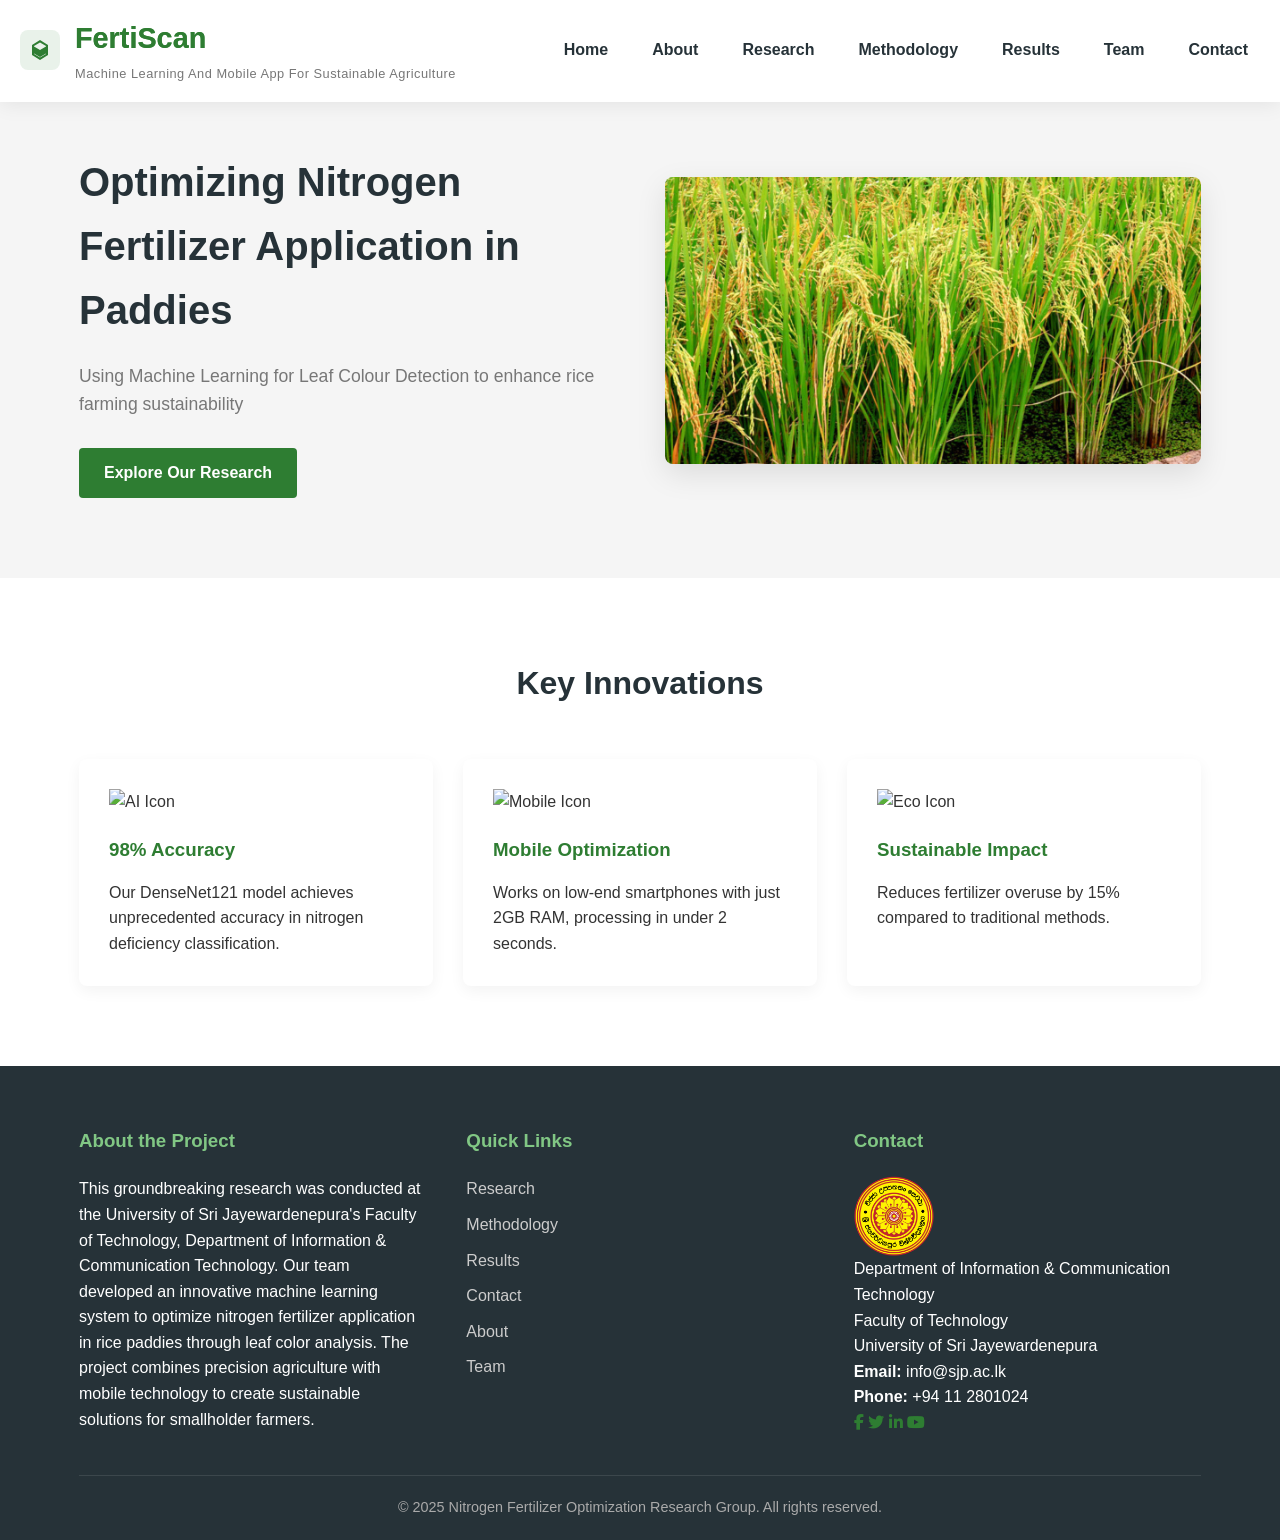
==== pages/index.html @ 7bead3e6 "Add Font Awesome icons and social links to multiple pages; adjust image height for better responsive" ====
<!DOCTYPE html>
<html lang="en">
  <head>
    <meta charset="UTF-8" />
    <meta name="viewport" content="width=device-width, initial-scale=1.0" />
    <title>Optimizing Nitrogen Fertilizer Application in Paddies</title>

    <link rel="stylesheet" href="../assets/css/style.css" />
    <link rel="stylesheet" href="../assets/css/responsive.css" />
        <link rel="stylesheet" href="https://cdnjs.cloudflare.com/ajax/libs/font-awesome/6.4.0/css/all.min.css">
  </head>
  <body>
    <header>
    <div class="nav_bar_container">
        <div class="logo">
            <div class="logo-icon">
                <svg xmlns="http://www.w3.org/2000/svg" viewBox="0 0 24 24" fill="var(--primary-color)">
                    <path d="M12 2L4 7v10l8 5 8-5V7L12 2zm0 2.5L18 8v8l-6 3.5-6-3.5V8l6-3.5z"/>
                    <path d="M12 12l-6-3.5v7l6 3.5 6-3.5v-7L12 12z"/>
                </svg>
            </div>
            <div class="logo-text">
                <h1>FertiScan</h1>
                <p>Machine Learning And Mobile App For Sustainable Agriculture</p>
            </div>
        </div>
        <nav>
            <ul>
                <li><a href="index.html" class="nav-link">Home</a></li>
                <li><a href="about.html" class="nav-link">About</a></li>
                <li><a href="research.html" class="nav-link">Research</a></li>
                <li><a href="methodology.html" class="nav-link">Methodology</a></li>
                <li><a href="results.html" class="nav-link">Results</a></li>
                <li><a href="team.html" class="nav-link">Team</a></li>
                <li><a href="contact.html" class="nav-link">Contact</a></li>
            </ul>
            <div class="mobile-menu">
                <span></span>
                <span></span>
                <span></span>
            </div>
        </nav>
    </div>
    <div class="header-border"></div>
</header>

    <main>
      <!-- Hero Section -->
      <section class="hero">
        <div class="container">
          <div class="hero-content">
            <h1>Optimizing Nitrogen Fertilizer Application in Paddies</h1>
            <p>
              Using Machine Learning for Leaf Colour Detection to enhance rice
              farming sustainability
            </p>
            <a href="research.html" class="btn">Explore Our Research</a>
          </div>
          <div class="hero-image">
            <img
              src="../assets/images/research/rice_field.jpg"
              alt="Rice field with healthy plants"
            />
          </div>
        </div>
      </section>

      <!-- Key Features -->
      <section class="features">
        <div class="container">
          <h2>Key Innovations</h2>
          <div class="features-grid">
            <div class="feature-card">
              <img src="assets/images/icons/ai-icon.svg" alt="AI Icon" />
              <h3>98% Accuracy</h3>
              <p>
                Our DenseNet121 model achieves unprecedented accuracy in
                nitrogen deficiency classification.
              </p>
            </div>
            <div class="feature-card">
              <img
                src="assets/images/icons/mobile-icon.svg"
                alt="Mobile Icon"
              />
              <h3>Mobile Optimization</h3>
              <p>
                Works on low-end smartphones with just 2GB RAM, processing in
                under 2 seconds.
              </p>
            </div>
            <div class="feature-card">
              <img src="assets/images/icons/eco-icon.svg" alt="Eco Icon" />
              <h3>Sustainable Impact</h3>
              <p>
                Reduces fertilizer overuse by 15% compared to traditional
                methods.
              </p>
            </div>
          </div>
        </div>
      </section>
    </main>

    <footer>
      <div class="container">
        <div class="footer-content">
          <div class="footer-section">
            <h3>About the Project</h3>
            <p>
              This groundbreaking research was conducted at the University of
              Sri Jayewardenepura's Faculty of Technology, Department of
              Information & Communication Technology. Our team developed an
              innovative machine learning system to optimize nitrogen fertilizer
              application in rice paddies through leaf color analysis. The
              project combines precision agriculture with mobile technology to
              create sustainable solutions for smallholder farmers.
            </p>
          </div>
          <div class="footer-section">
            <h3>Quick Links</h3>
            <ul>
              <li><a href="research.html">Research</a></li>
              <li><a href="methodology.html">Methodology</a></li>
              <li><a href="results.html">Results</a></li>
              <li><a href="contact.html">Contact</a></li>
              <li><a href="about.html">About</a></li>
              <li><a href="team.html">Team</a></li>
            </ul>
          </div>
          <div class="footer-section">
            <h3>Contact</h3>
            <p>
              <img
                src="../assets/images/icons/japura_logo.png"
                alt="University Logo"
                style="
                  width: 80px;
                  height: auto;
                  vertical-align: middle;
                  margin-right: 8px;
                "
              />
              <br />
              Department of Information & Communication Technology<br />
              Faculty of Technology<br />
              University of Sri Jayewardenepura
               <p><strong>Email:</strong> info@sjp.ac.lk<br>
                <strong>Phone:</strong> +94 11 2801024</p>
            </p>
            <div class="social-links">
                <a href="#"><i class="fab fa-facebook-f"></i></a>
                <a href="#"><i class="fab fa-twitter"></i></a>
                <a href="#"><i class="fab fa-linkedin-in"></i></a>
                <a href="#"><i class="fab fa-youtube"></i></a>
            </div>
          </div>
        </div>
        <div class="copyright">
          <p>
            &copy; 2025 Nitrogen Fertilizer Optimization Research Group. All
            rights reserved.
          </p>
        </div>
      </div>
    </footer>


    <script src="../assets/js/main.js"></script>
     <script src="../assets/js/animations.js"></script>
    
  </body>
</html>
---- assets/css/style.css ----
/* Base Styles */
:root {
  --primary-color: #2e7d32;
  --secondary-color: #81c784;
  --accent-color: #ffb74d;
  --dark-color: #263238;
  --light-color: #f5f5f5;
  --text-color: #333;
  --text-light: #777;
}

* {
  margin: 0;
  padding: 0;
  box-sizing: border-box;
}

body {
  font-family: "Segoe UI", Tahoma, Geneva, Verdana, sans-serif;
  line-height: 1.6;
  color: var(--text-color);
  background-color: #fff;
}

.container {
  width: 90%;
  max-width: 1200px;
  margin: 0 auto;
  padding: 0 15px;
}

a {
  text-decoration: none;
  color: var(--primary-color);
}

.btn {
  display: inline-block;
  background-color: var(--primary-color);
  color: white;
  padding: 12px 25px;
  border-radius: 4px;
  font-weight: 600;
  transition: all 0.3s ease;
}

.btn:hover {
  background-color: var(--secondary-color);
  transform: translateY(-2px);
}

/* Header Styles */
header {
  background-color: rgba(255, 255, 255, 0.98);
  backdrop-filter: blur(10px);
  position: fixed;
  width: 100%;
  z-index: 1000;
  padding: 15px 0;
  top: 0;
  transition: all 0.4s cubic-bezier(0.25, 0.8, 0.25, 1);
  box-shadow: 0 2px 20px rgba(0, 0, 0, 0.08);
}

.header-border {
  height: 2px;
  background: linear-gradient(
    90deg,
    var(--primary-color),
    var(--secondary-color)
  );
  width: 0;
  transition: width 0.6s ease;
}

header:hover .header-border {
  width: 100%;
}

.nav_bar_container {
  display: flex;
  justify-content: space-between;
  align-items: center;
  padding: 0 20px;
  margin: auto;
}

.logo {
  display: flex;
  align-items: center;
  gap: 15px;
  transition: transform 0.3s ease;
}

.logo:hover {
  transform: translateX(5px);
}

.logo-icon {
  width: 40px;
  height: 40px;
  display: flex;
  align-items: center;
  justify-content: center;
  background-color: rgba(46, 125, 50, 0.1);
  border-radius: 8px;
  padding: 8px;
}

.logo-icon svg {
  width: 100%;
  height: 100%;
}

.logo-text h1 {
  color: var(--primary-color);
  font-size: 1.8rem;
  font-weight: 700;
  margin-bottom: 3px;
  background: linear-gradient(
    90deg,
    var(--primary-color),
    var(--secondary-color)
  );
  -webkit-background-clip: text;
  background-clip: text;
}

.logo-text p {
  color: var(--text-light);
  font-size: 0.8rem;
  letter-spacing: 0.5px;
}

nav ul {
  display: flex;
  list-style: none;
  gap: 20px;
}

nav ul li {
  position: relative;
}

.nav-link {
  color: var(--dark-color);
  font-weight: 600;
  padding: 8px 12px;
  border-radius: 6px;
  transition: all 0.3s ease;
  position: relative;
  overflow: hidden;
}

.nav-link::before {
  content: "";
  position: absolute;
  bottom: 0;
  left: 0;
  width: 100%;
  height: 2px;
  background: linear-gradient(
    90deg,
    var(--primary-color),
    var(--secondary-color)
  );
  transform: scaleX(0);
  transform-origin: right;
  transition: transform 0.4s cubic-bezier(0.65, 0, 0.35, 1);
}

.nav-link:hover::before {
  transform: scaleX(1);
  transform-origin: left;
}

.nav-link:hover {
  color: var(--primary-color);
}

.mobile-menu {
  display: none;
  cursor: pointer;
  flex-direction: column;
  justify-content: space-between;
  width: 30px;
  height: 21px;
  z-index: 1001;
}

.mobile-menu span {
  display: block;
  width: 100%;
  height: 3px;
  background-color: var(--dark-color);
  transition: all 0.3s cubic-bezier(0.65, 0, 0.35, 1);
}

/* Active state for mobile menu */
.mobile-menu.active span:nth-child(1) {
  transform: translateY(9px) rotate(45deg);
}

.mobile-menu.active span:nth-child(2) {
  opacity: 0;
}

.mobile-menu.active span:nth-child(3) {
  transform: translateY(-9px) rotate(-45deg);
}

/* Responsive Styles */
@media (max-width: 992px) {
  nav ul {
    position: fixed;
    top: 0;
    right: -100%;
    width: 280px;
    height: 70vh;
    background-color: white;
    flex-direction: column;
    align-items: flex-start;
    padding: 70px 30px;
    box-shadow: -5px 0 15px rgba(0, 0, 0, 0.1);
    transition: right 0.4s ease;
  }

  nav ul.show {
    right: 0;
  }

  .nav-link {
    padding: 12px 0;
    font-size: 1.1rem;
  }

  .mobile-menu {
    display: flex;
  }
}

/* Scroll effects */
.header-scrolled {
  padding: 10px 0;
  box-shadow: 0 4px 15px rgba(0, 0, 0, 0.1);
}

.header-scrolled .logo-text h1 {
  font-size: 1.6rem;
}

/* Hero Section */
.hero {
  padding: 150px 0 80px;
  background-color: var(--light-color);
}

.hero .container {
  display: flex;
  align-items: center;
  justify-content: space-between;
}

.hero-content {
  flex: 1;
  padding-right: 50px;
}

.hero-content h1 {
  font-size: 2.5rem;
  margin-bottom: 20px;
  color: var(--dark-color);
}

.hero-content p {
  font-size: 1.1rem;
  margin-bottom: 30px;
  color: var(--text-light);
}

.hero-image {
  flex: 1;
}

.hero-image img {
  width: 100%;
  border-radius: 8px;
  box-shadow: 0 10px 30px rgba(0, 0, 0, 0.1);
}

/* Features Section */
.features {
  padding: 80px 0;
}

.features h2 {
  text-align: center;
  margin-bottom: 50px;
  font-size: 2rem;
  color: var(--dark-color);
}

.features-grid {
  display: grid;
  grid-template-columns: repeat(3, 1fr);
  gap: 30px;
}

.feature-card {
  background-color: white;
  padding: 30px;
  border-radius: 8px;
  box-shadow: 0 5px 15px rgba(0, 0, 0, 0.05);
  transition: transform 0.3s ease, box-shadow 0.3s ease;
}

.feature-card:hover {
  transform: translateY(-10px);
  box-shadow: 0 15px 30px rgba(0, 0, 0, 0.1);
}

.feature-card img {
  width: 60px;
  height: 60px;
  margin-bottom: 20px;
}

.feature-card h3 {
  margin-bottom: 15px;
  color: var(--primary-color);
}

/* Footer */
footer {
  background-color: var(--dark-color);
  color: white;
  padding: 60px 0 20px;
}

.footer-content {
  display: grid;
  grid-template-columns: repeat(3, 1fr);
  gap: 40px;
  margin-bottom: 40px;
}

.footer-section h3 {
  margin-bottom: 20px;
  color: var(--secondary-color);
}

.footer-section ul {
  list-style: none;
}

.footer-section ul li {
  margin-bottom: 10px;
}

.footer-section ul li a {
  color: #ccc;
  transition: color 0.3s ease;
}

.footer-section ul li a:hover {
  color: var(--secondary-color);
}

.copyright {
  text-align: center;
  padding-top: 20px;
  border-top: 1px solid rgba(255, 255, 255, 0.1);
  color: #aaa;
  font-size: 0.9rem;
}

/* Page Header */
.page-header {
  padding: 100px 0 60px;
  background-color: var(--primary-color);
  color: white;
  text-align: center;
}

.page-header h1 {
  font-size: 2.5rem;
  margin-bottom: 15px;
}

.page-header p {
  margin-top: 5px;
  font-size: 1.2rem;
  opacity: 0.9;
}

/* Research Intro Section */
.research-intro .container {
  display: flex;
  align-items: center;
  padding: 60px 0;
}

.research-content {
  flex: 1;
  padding-right: 50px;
}

.research-content h2 {
  font-size: 2rem;
  margin-bottom: 20px;
  color: var(--dark-color);
}

.research-highlights {
  display: grid;
  grid-template-columns: 1fr 1fr;
  gap: 30px;
  margin-top: 40px;
}

.highlight {
  background-color: var(--light-color);
  padding: 25px;
  border-radius: 8px;
}

.highlight h3 {
  color: var(--primary-color);
  margin-bottom: 15px;
}

.research-image {
  flex: 1;
}

.research-image img {
  width: 100%;
  border-radius: 8px;
  box-shadow: 0 10px 30px rgba(0, 0, 0, 0.1);
}

/* Research Cards */
.research-card {
  display: flex;
  align-items: center;
  margin: 60px 0;
}

.research-card.reverse {
  flex-direction: row-reverse;
}

.research-card-image {
  flex: 1;
  padding: 0 30px;
}

.research-card-image img {
  width: 100%;
  border-radius: 8px;
  box-shadow: 0 10px 30px rgba(0, 0, 0, 0.1);
}

.research-card-content {
  flex: 1;
}

.research-card-content h3 {
  font-size: 1.8rem;
  margin-bottom: 20px;
  color: var(--primary-color);
}

.research-card-content ul {
  margin: 20px 0 0 20px;
}

.research-card-content li {
  margin-bottom: 10px;
}

/* Paper Card */
.paper-card {
  background-color: white;
  padding: 40px;
  border-radius: 8px;
  box-shadow: 0 5px 15px rgba(0, 0, 0, 0.05);
  margin-top: 40px;
}

.paper-card h3 {
  font-size: 1.5rem;
  margin-bottom: 20px;
  color: var(--primary-color);
}

.paper-card p {
  margin-bottom: 15px;
}

/* Methodology Styles */
.phase-cards {
  display: grid;
  grid-template-columns: repeat(3, 1fr);
  gap: 30px;
  margin-top: 40px;
}

.phase-card {
  background-color: white;
  padding: 30px;
  border-radius: 8px;
  box-shadow: 0 5px 15px rgba(0, 0, 0, 0.05);
  position: relative;
  transition: transform 0.3s ease;
}

.phase-card:hover {
  transform: translateY(-10px);
}

.phase-number {
  position: absolute;
  top: -20px;
  left: 20px;
  background-color: var(--primary-color);
  color: white;
  width: 40px;
  height: 40px;
  border-radius: 50%;
  display: flex;
  align-items: center;
  justify-content: center;
  font-weight: bold;
  font-size: 1.2rem;
}

.phase-card h3 {
  margin-top: 20px;
  margin-bottom: 15px;
  color: var(--primary-color);
}

/* Technology Stack */
.tech-grid {
  display: grid;
  grid-template-columns: repeat(3, 1fr);
  gap: 30px;
  margin-top: 40px;
}

.tech-card {
  background-color: white;
  padding: 30px;
  border-radius: 8px;
  box-shadow: 0 5px 15px rgba(0, 0, 0, 0.05);
  text-align: center;
  transition: transform 0.3s ease;
}

.tech-card:hover {
  transform: translateY(-10px);
}

.tech-card img {
  width: 80px;
  height: 80px;
  margin-bottom: 20px;
}

.tech-card h3 {
  margin-bottom: 15px;
  color: var(--primary-color);
}

/* Data Collection */
.data-content {
  display: flex;
  align-items: flex-start;
  margin-top: 40px;
}

.data-text {
  flex: 1;
  padding-right: 50px;
}

.data-text h3 {
  margin: 25px 0 15px;
  color: var(--primary-color);
}

.data-text ul {
  margin-left: 20px;
  margin-bottom: 20px;
}

.data-text li {
  margin-bottom: 8px;
}

.data-image {
  flex: 1;
}

.data-image img {
  width: 100%;
  border-radius: 8px;
  box-shadow: 0 10px 30px rgba(0, 0, 0, 0.1);
}

.image-caption {
  margin-top: 10px;
  font-size: 0.9rem;
  color: var(--text-light);
  text-align: center;
}

/* System Architecture */
.architecture-image {
  margin: 40px 0;
  text-align: center;
}

.architecture-image img {
  max-width: 100%;
  border-radius: 8px;
}

.architecture-details {
  display: grid;
  grid-template-columns: repeat(2, 1fr);
  gap: 30px;
}

.detail-card {
  background-color: white;
  padding: 25px;
  border-radius: 8px;
  box-shadow: 0 5px 15px rgba(0, 0, 0, 0.05);
}

.detail-card h3 {
  margin-bottom: 15px;
  color: var(--primary-color);
}

/* Results Page Styles */
.metrics-grid {
  display: grid;
  grid-template-columns: repeat(4, 1fr);
  gap: 30px;
  margin-top: 40px;
}

.metric-card {
  background-color: white;
  padding: 30px;
  border-radius: 8px;
  box-shadow: 0 5px 15px rgba(0, 0, 0, 0.05);
  text-align: center;
}

.metric-value {
  font-size: 3rem;
  font-weight: bold;
  color: var(--primary-color);
  margin-bottom: 10px;
}

.metric-label {
  font-size: 1.2rem;
  font-weight: 600;
  margin-bottom: 15px;
}

/* Performance Tables */
.performance-content {
  display: flex;
  align-items: flex-start;
  margin-top: 40px;
}

.performance-text {
  flex: 1;
  padding-right: 50px;
}

.performance-text h3 {
  margin: 25px 0 15px;
  color: var(--primary-color);
}

.performance-image {
  flex: 1;
}

.performance-image img {
  width: 100%;
  border-radius: 8px;
  box-shadow: 0 10px 30px rgba(0, 0, 0, 0.1);
}

.accuracy-table,
.comparison-table {
  width: 100%;
  margin: 20px 0;
  border-collapse: collapse;
}

.table-row {
  display: flex;
}

.table-row.header {
  font-weight: bold;
  background-color: var(--light-color);
}

.table-cell {
  flex: 1;
  padding: 12px 15px;
  border: 1px solid #ddd;
}

/* Field Results */
.field-content {
  display: flex;
  align-items: flex-start;
  margin-top: 40px;
}

.field-text {
  flex: 1;
  padding-left: 50px;
}

.field-image {
  flex: 1;
}

/* Results Gallery */
.results-gallery {
  display: grid;
  grid-template-columns: repeat(4, 1fr);
  gap: 20px;
  margin-top: 40px;
}

.gallery-item {
  background-color: white;
  padding: 15px;
  border-radius: 8px;
  box-shadow: 0 5px 15px rgba(0, 0, 0, 0.05);
  text-align: center;
}

.gallery-item img {
  width: 100%;
  border-radius: 4px;
  margin-bottom: 10px;
}

/* Conclusion */
.conclusion-content {
  display: flex;
  align-items: flex-start;
  margin-top: 40px;
}

.conclusion-text {
  flex: 1;
  padding-right: 50px;
}

.conclusion-text h3 {
  margin: 25px 0 15px;
  color: var(--primary-color);
}

.conclusion-image {
  flex: 1;
}

/* Team Page Styles */
.members-grid,
.supervisors-grid {
  display: grid;
  grid-template-columns: repeat(3, 1fr);
  gap: 30px;
  margin-top: 40px;
}

.member-card,
.supervisor-card {
  background-color: white;
  border-radius: 8px;
  box-shadow: 0 5px 15px rgba(0, 0, 0, 0.05);
  overflow: hidden;
  transition: transform 0.3s ease;


}

.member-card:hover,
.supervisor-card:hover {
  transform: translateY(-10px);
}

.member-image,
.supervisor-image {
  height: 250px;
  overflow: hidden;
}

.member-image img,
.supervisor-image img {
  width: 70%;
  height: 100%;
  object-fit: cover;
  transition: transform 0.3s ease;
}

.member-card:hover .member-image img,
.supervisor-card:hover .supervisor-image img {
  transform: scale(1.05);
}

.member-info,
.supervisor-info {
  padding: 20px;
}

.member-info h3,
.supervisor-info h3 {
  margin-bottom: 5px;
  color: var(--primary-color);
}

.role {
  font-weight: 600;
  color: var(--text-light);
  margin-bottom: 10px;
}

.details,
.email {
  font-size: 0.9rem;
  margin-bottom: 5px;
}

.email {
  color: var(--primary-color);
}

/* Acknowledgments */
.ack-content {
  background-color: white;
  padding: 40px;
  border-radius: 8px;
  box-shadow: 0 5px 15px rgba(0, 0, 0, 0.05);
  margin-top: 40px;
}

.ack-content p {
  margin-bottom: 20px;
}

/* Contact Page Styles */
.contact-content {
  display: flex;
  align-items: flex-start;
  margin-top: 40px;
}

.contact-info {
  flex: 1;
  padding-right: 50px;
}

.contact-form {
  flex: 1;
}

.info-card {
  background-color: white;
  padding: 25px;
  border-radius: 8px;
  box-shadow: 0 5px 15px rgba(0, 0, 0, 0.05);
  margin-bottom: 30px;
}

.info-card h3 {
  margin-bottom: 15px;
  color: var(--primary-color);
}

.contact-list li {
  margin-bottom: 15px;
  padding-bottom: 15px;
  border-bottom: 1px solid #eee;
}

.contact-list li:last-child {
  border-bottom: none;
}

/* Form Styles */
.form-group {
  margin-bottom: 20px;
}

.form-group label {
  display: block;
  margin-bottom: 8px;
  font-weight: 600;
}

.form-group input,
.form-group textarea {
  width: 100%;
  padding: 12px;
  border: 1px solid #ddd;
  border-radius: 4px;
  font-family: inherit;
}

.form-group textarea {
  resize: vertical;
}

/* Institution Info */
.institution-card {
  background-color: white;
  padding: 40px;
  border-radius: 8px;
  box-shadow: 0 5px 15px rgba(0, 0, 0, 0.05);
  margin-top: 40px;
}

.institution-card h3 {
  margin-bottom: 20px;
  color: var(--primary-color);
}

.map-container {
  margin-top: 30px;
  border-radius: 8px;
  overflow: hidden;
}
---- assets/css/responsive.css ----
/* Tablet View */
@media (max-width: 992px) {
    .hero .container {
        flex-direction: column;
    }
    
    .hero-content {
        padding-right: 0;
        margin-bottom: 40px;
        text-align: center;
    }
    
    .features-grid {
        grid-template-columns: repeat(2, 1fr);
    }
    
    .footer-content {
        grid-template-columns: repeat(2, 1fr);
    }
}

/* Mobile View */
@media (max-width: 768px) {
    .hero {
        padding: 120px 0 60px;
    }
    
    .hero-content h1 {
        font-size: 2rem;
    }
    
    nav ul {
        display: none;
        position: absolute;
        top: 80px;
        left: 0;
        width: 100%;
        background-color: white;
        flex-direction: column;
        padding: 20px;
        box-shadow: 0 5px 10px rgba(138, 33, 33, 0.1);
    }
    
    nav ul.show {
        display: flex;
    }
    
    nav ul li {
        margin: 10px 0;
    }
    
    .mobile-menu {
        display: flex;
    }
    
    .mobile-menu.active span:nth-child(1) {
        transform: rotate(45deg) translate(5px, 5px);
    }
    
    .mobile-menu.active span:nth-child(2) {
        opacity: 0;
    }
    
    .mobile-menu.active span:nth-child(3) {
        transform: rotate(-45deg) translate(7px, -6px);
    }
    
    .features-grid {
        grid-template-columns: 1fr;
    }
    
    .footer-content {
        grid-template-columns: 1fr;
    }
}

/* Tablet View for Research Pages */
@media (max-width: 992px) {
    .research-intro .container,
    .performance-content,
    .field-content,
    .conclusion-content,
    .contact-content {
        flex-direction: column;
    }
    
    .research-content,
    .performance-text,
    .field-text,
    .conclusion-text,
    .contact-info {
        padding-right: 0;
        margin-bottom: 40px;
    }
    
    .phase-cards,
    .tech-grid,
    .architecture-details {
        grid-template-columns: repeat(2, 1fr);
    }
    
    .metrics-grid {
        grid-template-columns: repeat(2, 1fr);
    }
    
    .results-gallery {
        grid-template-columns: repeat(2, 1fr);
    }
}

/* Mobile View for Research Pages */
@media (max-width: 768px) {
    .page-header {
        padding: 80px 0 40px;
    }
    
    .research-highlights,
    .phase-cards,
    .tech-grid,
    .members-grid,
    .supervisors-grid,
    .metrics-grid,
    .architecture-details {
        grid-template-columns: 1fr;
    }
    
    .research-card {
        flex-direction: column;
    }
    
    .research-card.reverse {
        flex-direction: column;
    }
    
    .research-card-image {
        padding: 0;
        margin-bottom: 30px;
    }
    
    .performance-content,
    .field-content,
    .conclusion-content,
    .contact-content {
        flex-direction: column;
    }
    
    .performance-text,
    .field-text,
    .conclusion-text,
    .contact-info {
        padding-right: 0;
        padding-left: 0;
        margin-bottom: 40px;
    }
    
    .results-gallery {
        grid-template-columns: 1fr;
    }
    
    .table-row {
        flex-direction: column;
    }
    
    .table-cell {
        padding: 8px 10px;
    }
}
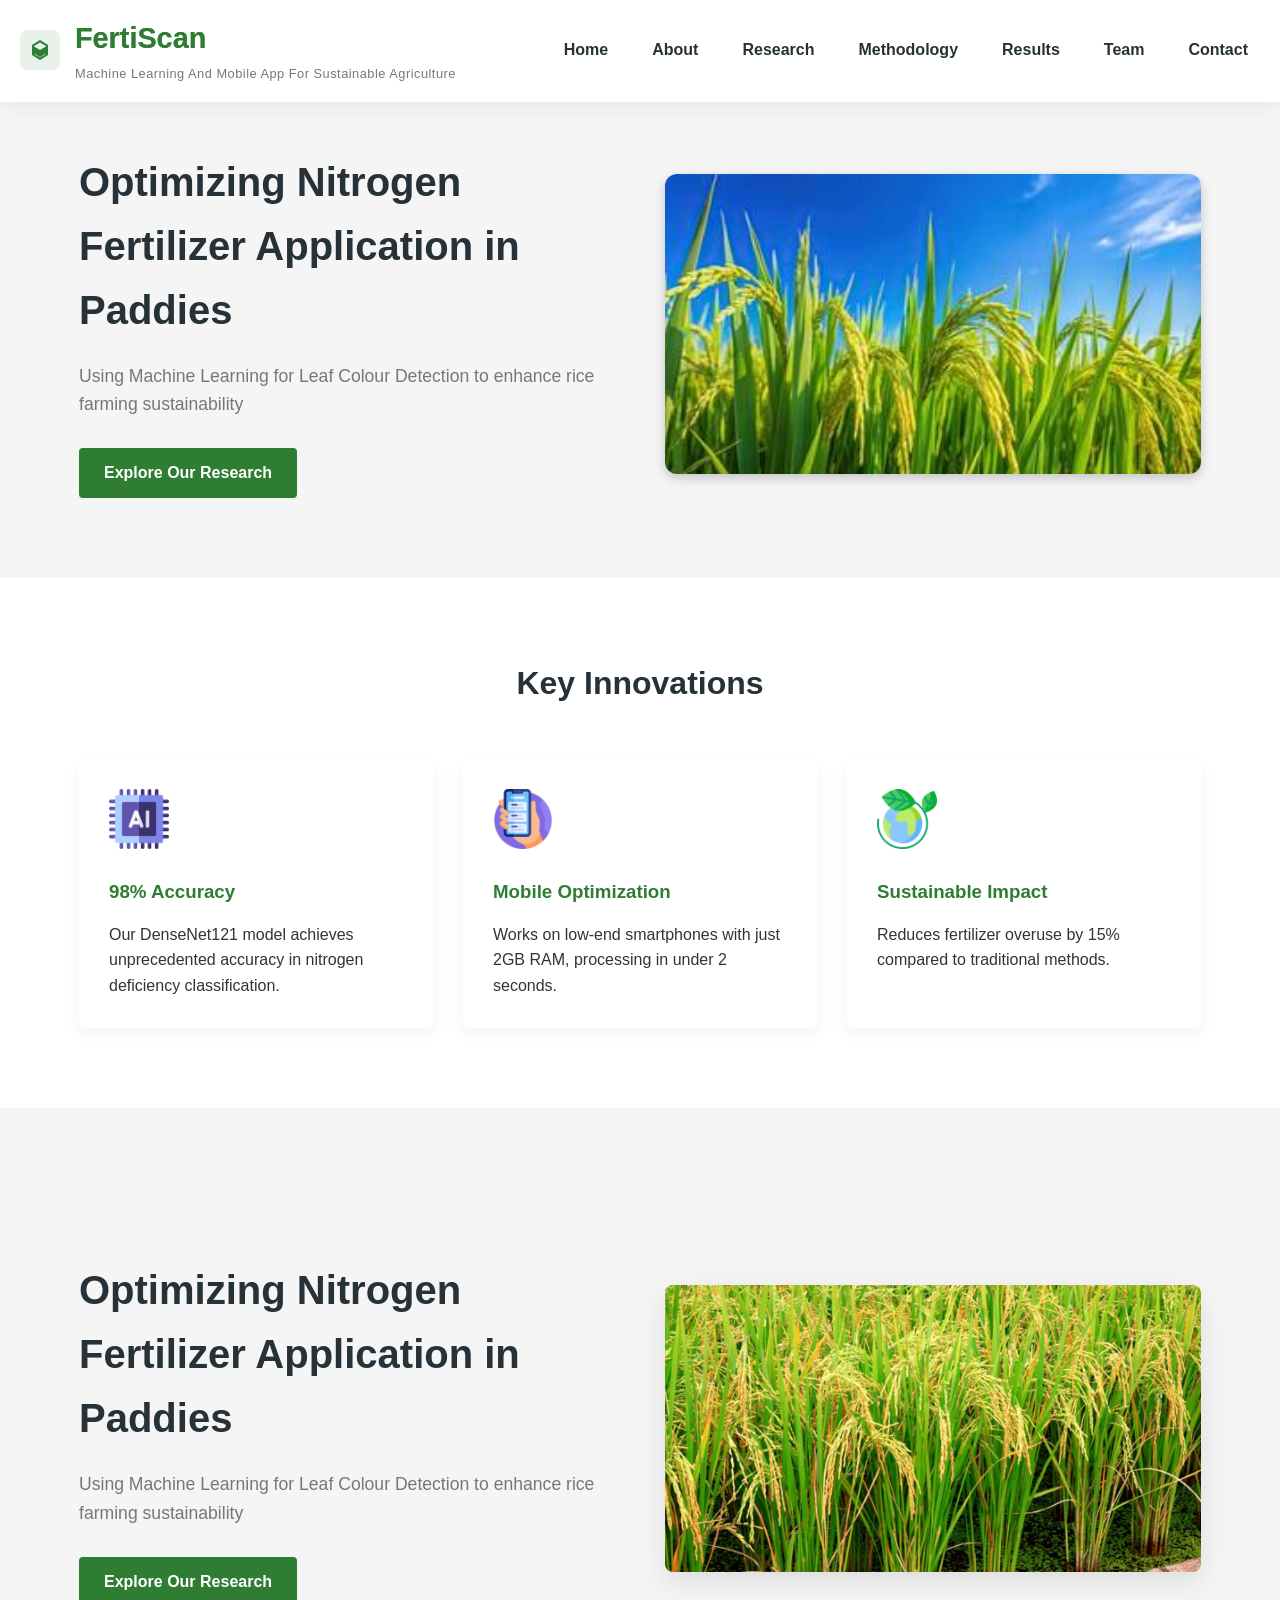
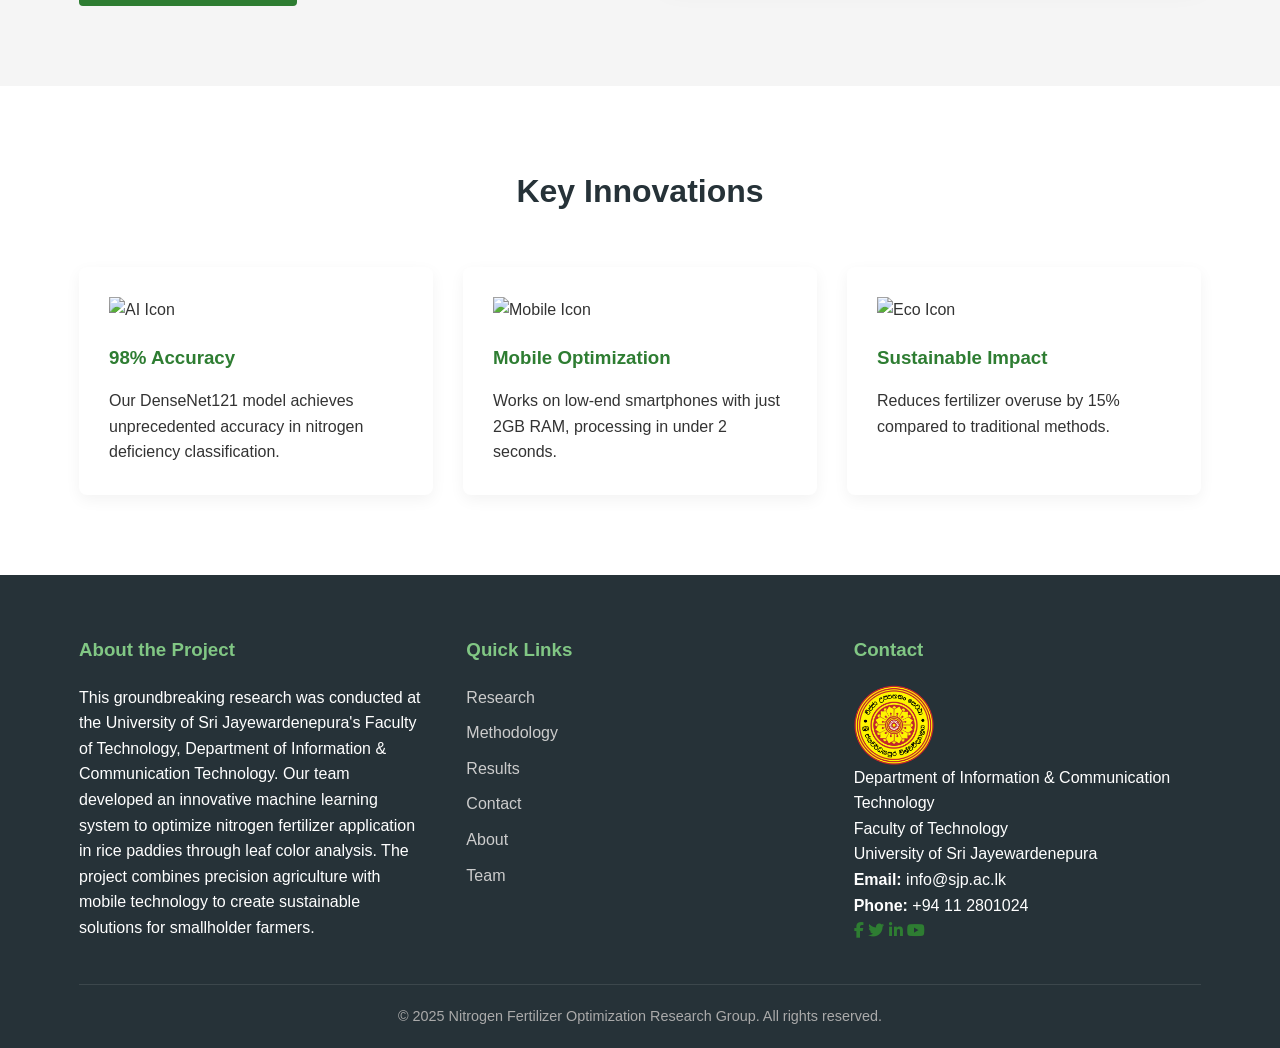
==== commit 64708e71: "Merge branch 'Master' of https://github.com/asithan42/research-portfolio into dev_Isuru" ====
--- a/pages/index.html
+++ b/pages/index.html
@@ -45,6 +45,53 @@
 </header>
 
     <main>
+        <!-- Hero Section -->
+      <section class="hero">
+    <div class="container">
+        <div class="hero-content">
+            <h1>Optimizing Nitrogen Fertilizer Application in Paddies</h1>
+            <p>Using Machine Learning for Leaf Colour Detection to enhance rice farming sustainability</p>
+            <a href="research.html" class="btn">Explore Our Research</a>
+        </div>
+        <div class="hero-image carousel">
+            <div class="carousel-track">
+                <img src="../assets/images/3.jpg" class="carousel-img" alt="Slide 1">
+                <img src="../assets/images/2.jpg" class="carousel-img" alt="Slide 2">
+                <img src="../assets/images/12.jpg" class="carousel-img" alt="Slide 3">
+                <img src="../assets/images/3.jpg" class="carousel-img" alt="Slide 1">
+                <img src="../assets/images/2.jpg" class="carousel-img" alt="Slide 2">
+                <img src="../assets/images/12.jpg" class="carousel-img" alt="Slide 3">
+            </div>
+        </div>
+    </div>
+</section>
+
+
+
+        <!-- Key Features -->
+        <section class="features">
+            <div class="container">
+                <h2>Key Innovations</h2>
+                <div class="features-grid">
+                    <div class="feature-card">
+                        <img src="../assets/images/ai-icon.png" alt="AI Icon">
+                        <h3>98% Accuracy</h3>
+                        <p>Our DenseNet121 model achieves unprecedented accuracy in nitrogen deficiency classification.</p>
+                    </div>
+                    <div class="feature-card">
+                        <img src="../assets/images/mobile-icon.png" alt="Mobile Icon">
+                        <h3>Mobile Optimization</h3>
+                        <p>Works on low-end smartphones with just 2GB RAM, processing in under 2 seconds.</p>
+                    </div>
+                    <div class="feature-card">
+                        <img src="../assets/images/eco-icon.png" alt="Eco Icon">
+                        <h3>Sustainable Impact</h3>
+                        <p>Reduces fertilizer overuse by 15% compared to traditional methods.</p>
+                    </div>
+                </div>
+            </div>
+        </section>
+    </main> 
       <!-- Hero Section -->
       <section class="hero">
         <div class="container">
@@ -165,6 +212,37 @@
       </div>
     </footer>
 
+    <script src="../assets/js/main.js"></script>
+    <script src="../assets/js/animation.js"></script>
+   <script>
+  const track = document.querySelector('.carousel-track');
+  const slides = document.querySelectorAll('.carousel-img');
+  const slideWidth = slides[0].clientWidth;
+  let index = 0;
+
+  function moveSlide() {
+    index++;
+    track.style.transition = 'transform 0.5s ease-in-out';
+    track.style.transform = `translateX(-${index * slideWidth}px)`;
+
+    if (index === slides.length - 2) { // near end, reset soon
+      setTimeout(() => {
+        track.style.transition = 'none';
+        index = 0;
+        track.style.transform = `translateX(0px)`;
+      }, 600); // wait for animation to finish
+    }
+  }
+
+  setInterval(moveSlide, 3000);
+</script>
+
+
+   
+
+
+</body>
+</html>
 
     <script src="../assets/js/main.js"></script>
      <script src="../assets/js/animations.js"></script>
--- a/assets/css/style.css
+++ b/assets/css/style.css
@@ -948,3 +948,31 @@
   border-radius: 8px;
   overflow: hidden;
 }
+
+.carousel {
+    overflow: hidden;
+    width: 100%;
+    max-width: 600px;
+    height: 300px;
+    border-radius: 12px;
+    box-shadow: 0 4px 12px rgba(0, 0, 0, 0.2);
+    position: relative;
+}
+
+.carousel-track {
+    display: flex;
+    transition: transform 0.5s ease-in-out;
+    width: 100%;
+}
+
+.carousel-img {
+    width: 100%;
+    flex-shrink: 0;
+    object-fit: cover;
+}
+
+
+
+
+
+
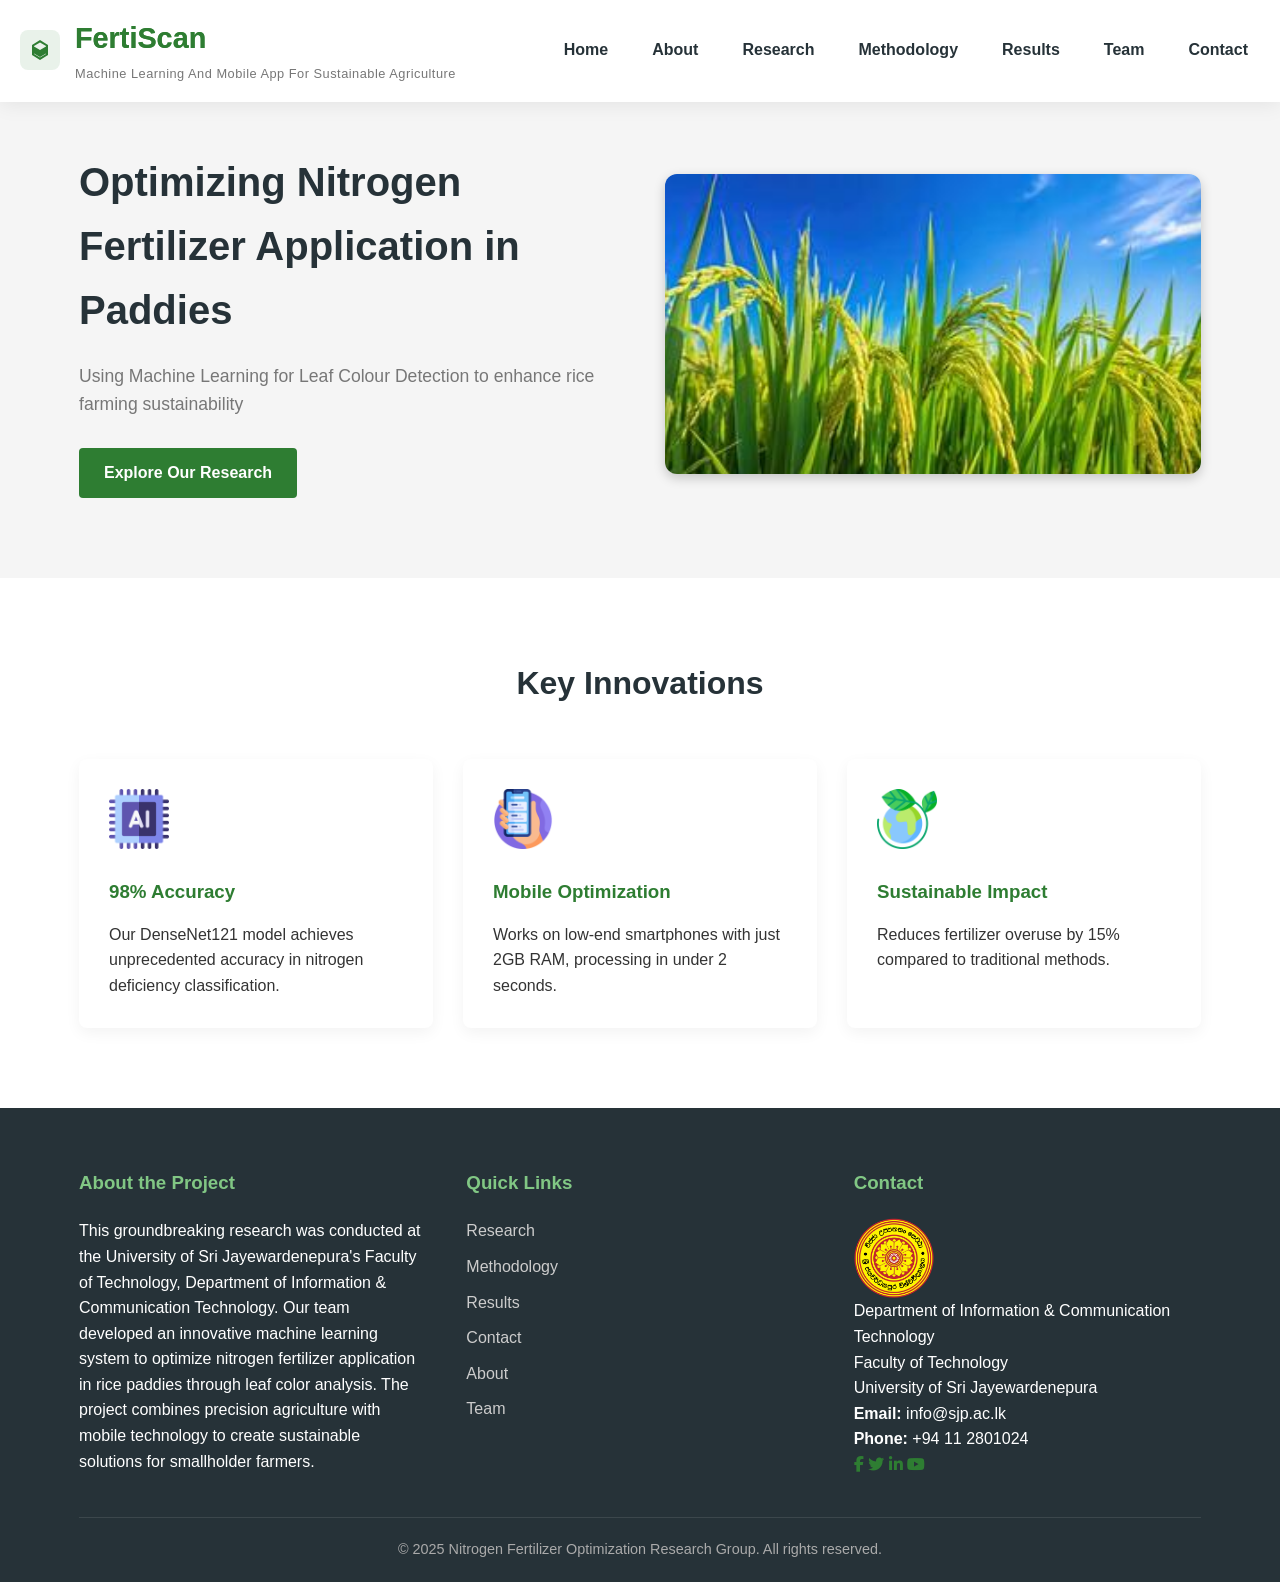
==== commit 2bb21b34: "Remove unused mobile menu toggle functionality and clean up index.html structure" ====
--- a/pages/index.html
+++ b/pages/index.html
@@ -92,62 +92,6 @@
             </div>
         </section>
     </main> 
-      <!-- Hero Section -->
-      <section class="hero">
-        <div class="container">
-          <div class="hero-content">
-            <h1>Optimizing Nitrogen Fertilizer Application in Paddies</h1>
-            <p>
-              Using Machine Learning for Leaf Colour Detection to enhance rice
-              farming sustainability
-            </p>
-            <a href="research.html" class="btn">Explore Our Research</a>
-          </div>
-          <div class="hero-image">
-            <img
-              src="../assets/images/research/rice_field.jpg"
-              alt="Rice field with healthy plants"
-            />
-          </div>
-        </div>
-      </section>
-
-      <!-- Key Features -->
-      <section class="features">
-        <div class="container">
-          <h2>Key Innovations</h2>
-          <div class="features-grid">
-            <div class="feature-card">
-              <img src="assets/images/icons/ai-icon.svg" alt="AI Icon" />
-              <h3>98% Accuracy</h3>
-              <p>
-                Our DenseNet121 model achieves unprecedented accuracy in
-                nitrogen deficiency classification.
-              </p>
-            </div>
-            <div class="feature-card">
-              <img
-                src="assets/images/icons/mobile-icon.svg"
-                alt="Mobile Icon"
-              />
-              <h3>Mobile Optimization</h3>
-              <p>
-                Works on low-end smartphones with just 2GB RAM, processing in
-                under 2 seconds.
-              </p>
-            </div>
-            <div class="feature-card">
-              <img src="assets/images/icons/eco-icon.svg" alt="Eco Icon" />
-              <h3>Sustainable Impact</h3>
-              <p>
-                Reduces fertilizer overuse by 15% compared to traditional
-                methods.
-              </p>
-            </div>
-          </div>
-        </div>
-      </section>
-    </main>
 
     <footer>
       <div class="container">
@@ -243,9 +187,3 @@
 
 </body>
 </html>
-
-    <script src="../assets/js/main.js"></script>
-     <script src="../assets/js/animations.js"></script>
-    
-  </body>
-</html>
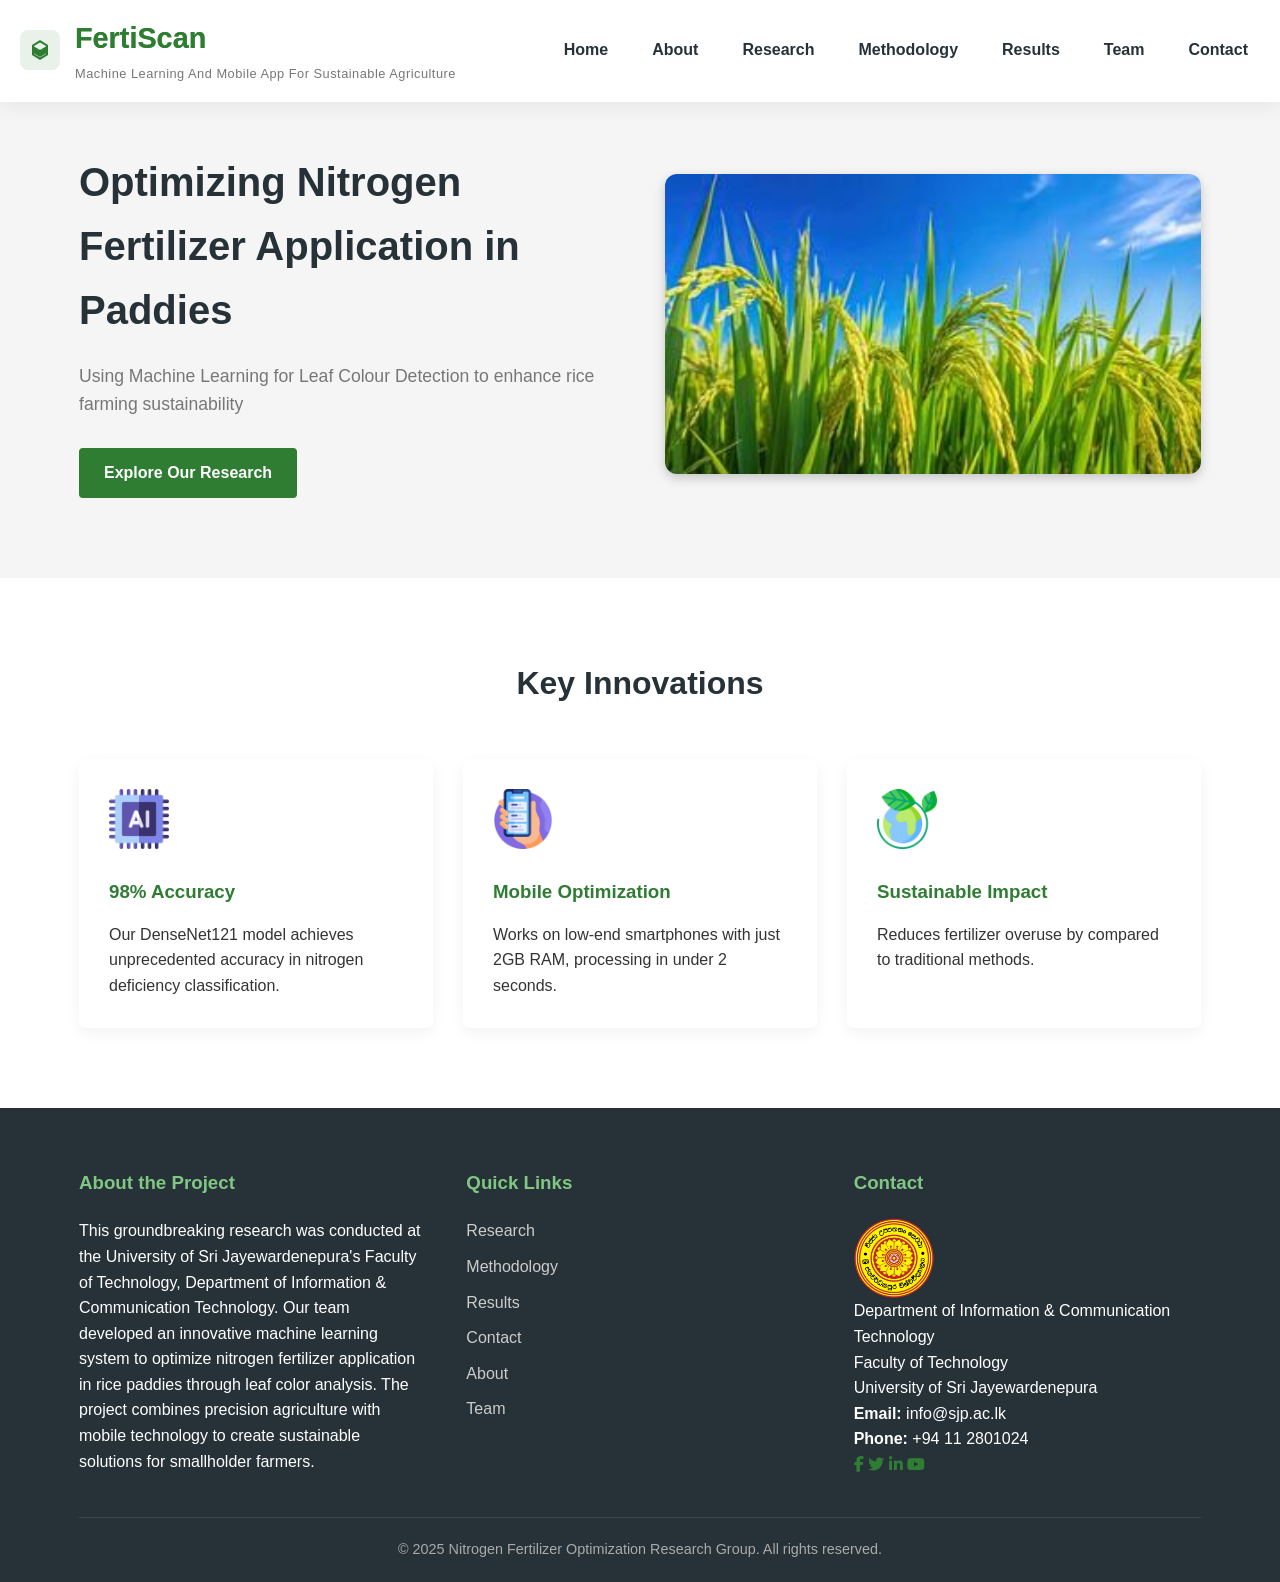
==== commit ec568cac: "splash screen and result page changes" ====
--- a/pages/index.html
+++ b/pages/index.html
@@ -10,6 +10,26 @@
         <link rel="stylesheet" href="https://cdnjs.cloudflare.com/ajax/libs/font-awesome/6.4.0/css/all.min.css">
   </head>
   <body>
+
+<!-- Splash Screen -->
+<div id="splash-screen">
+    <div class="logo">
+        <div class="logo-icon">
+            <svg xmlns="http://www.w3.org/2000/svg" viewBox="0 0 24 24" class="splash-svg">
+                <path d="M12 2L4 7v10l8 5 8-5V7L12 2zm0 2.5L18 8v8l-6 3.5-6-3.5V8l6-3.5z"/>
+                <path d="M12 12l-6-3.5v7l6 3.5 6-3.5v-7L12 12z"/>
+            </svg>
+        </div>
+        <div class="logo-text">
+            <h1 class="brand-name">FertiScan</h1>
+            <p class="slogan">Machine Learning And Mobile App For Sustainable Agriculture</p>
+        </div>
+    </div>
+</div>
+
+
+
+
     <header>
     <div class="nav_bar_container">
         <div class="logo">
@@ -86,7 +106,7 @@
                     <div class="feature-card">
                         <img src="../assets/images/eco-icon.png" alt="Eco Icon">
                         <h3>Sustainable Impact</h3>
-                        <p>Reduces fertilizer overuse by 15% compared to traditional methods.</p>
+                        <p>Reduces fertilizer overuse by  compared to traditional methods.</p>
                     </div>
                 </div>
             </div>
@@ -181,6 +201,11 @@
   setInterval(moveSlide, 3000);
 </script>
 
+<script>
+    setTimeout(() => {
+        document.getElementById("splash-screen").style.display = "none";
+    }, 3500);
+</script>
 
    
 
--- a/assets/css/style.css
+++ b/assets/css/style.css
@@ -774,7 +774,7 @@
 }
 
 .conclusion-text h3 {
-  margin: 25px 0 15px;
+  margin: 1px 0 15px;
   color: var(--primary-color);
 }
 
@@ -971,8 +971,92 @@
     object-fit: cover;
 }
 
-
-
-
-
-
+/* Splash Screen Container */
+#splash-screen {
+    position: fixed;
+    top: 0;
+    left: 0;
+    width: 100%;
+    height: 100%;
+  background: #ffffff;
+
+    display: flex;
+    align-items: center;
+    justify-content: center;
+    z-index: 9999;
+    animation: splashSlideUp 1s ease-in-out forwards;
+    animation-delay: 3s;
+}
+
+/* Splash Screen Container */
+#splash-screen {
+    position: fixed;
+    top: 0;
+    left: 0;
+    width: 100%;
+    height: 100%;
+    background: #ffffff; /* White background */
+    display: flex;
+    align-items: center;
+    justify-content: center;
+    z-index: 9999;
+    animation: splashSlideUp 1s ease-in-out forwards;
+    animation-delay: 3s;
+}
+
+/* Splash screen logo container */
+#splash-screen .logo {
+    display: flex;
+    flex-direction: column;
+    align-items: center;
+    text-align: center;
+    animation: splashBounceIn 1.2s ease;
+}
+
+/* Dark green logo icon */
+#splash-screen .splash-svg {
+    width: 80px;
+    height: 80px;
+    fill: #145A32; /* Dark green */
+    margin-bottom: 15px;
+}
+
+/* FertiScan dark green */
+#splash-screen .brand-name {
+    font-size: 2.5em;
+    margin: 0;
+    font-weight: bold;
+    color: #145A32; /* Dark green */
+}
+
+/* Light black description text */
+#splash-screen .slogan {
+    font-size: 1.1em;
+    margin-top: 10px;
+    color: #444444; /* Light black */
+}
+
+/* Animations */
+@keyframes splashSlideUp {
+    to {
+        transform: translateY(-100%);
+        opacity: 0;
+        visibility: hidden;
+    }
+}
+
+@keyframes splashBounceIn {
+    0% {
+        transform: scale(0.5);
+        opacity: 0;
+    }
+    60% {
+        transform: scale(1.2);
+        opacity: 1;
+    }
+    100% {
+        transform: scale(1);
+    }
+}
+
+
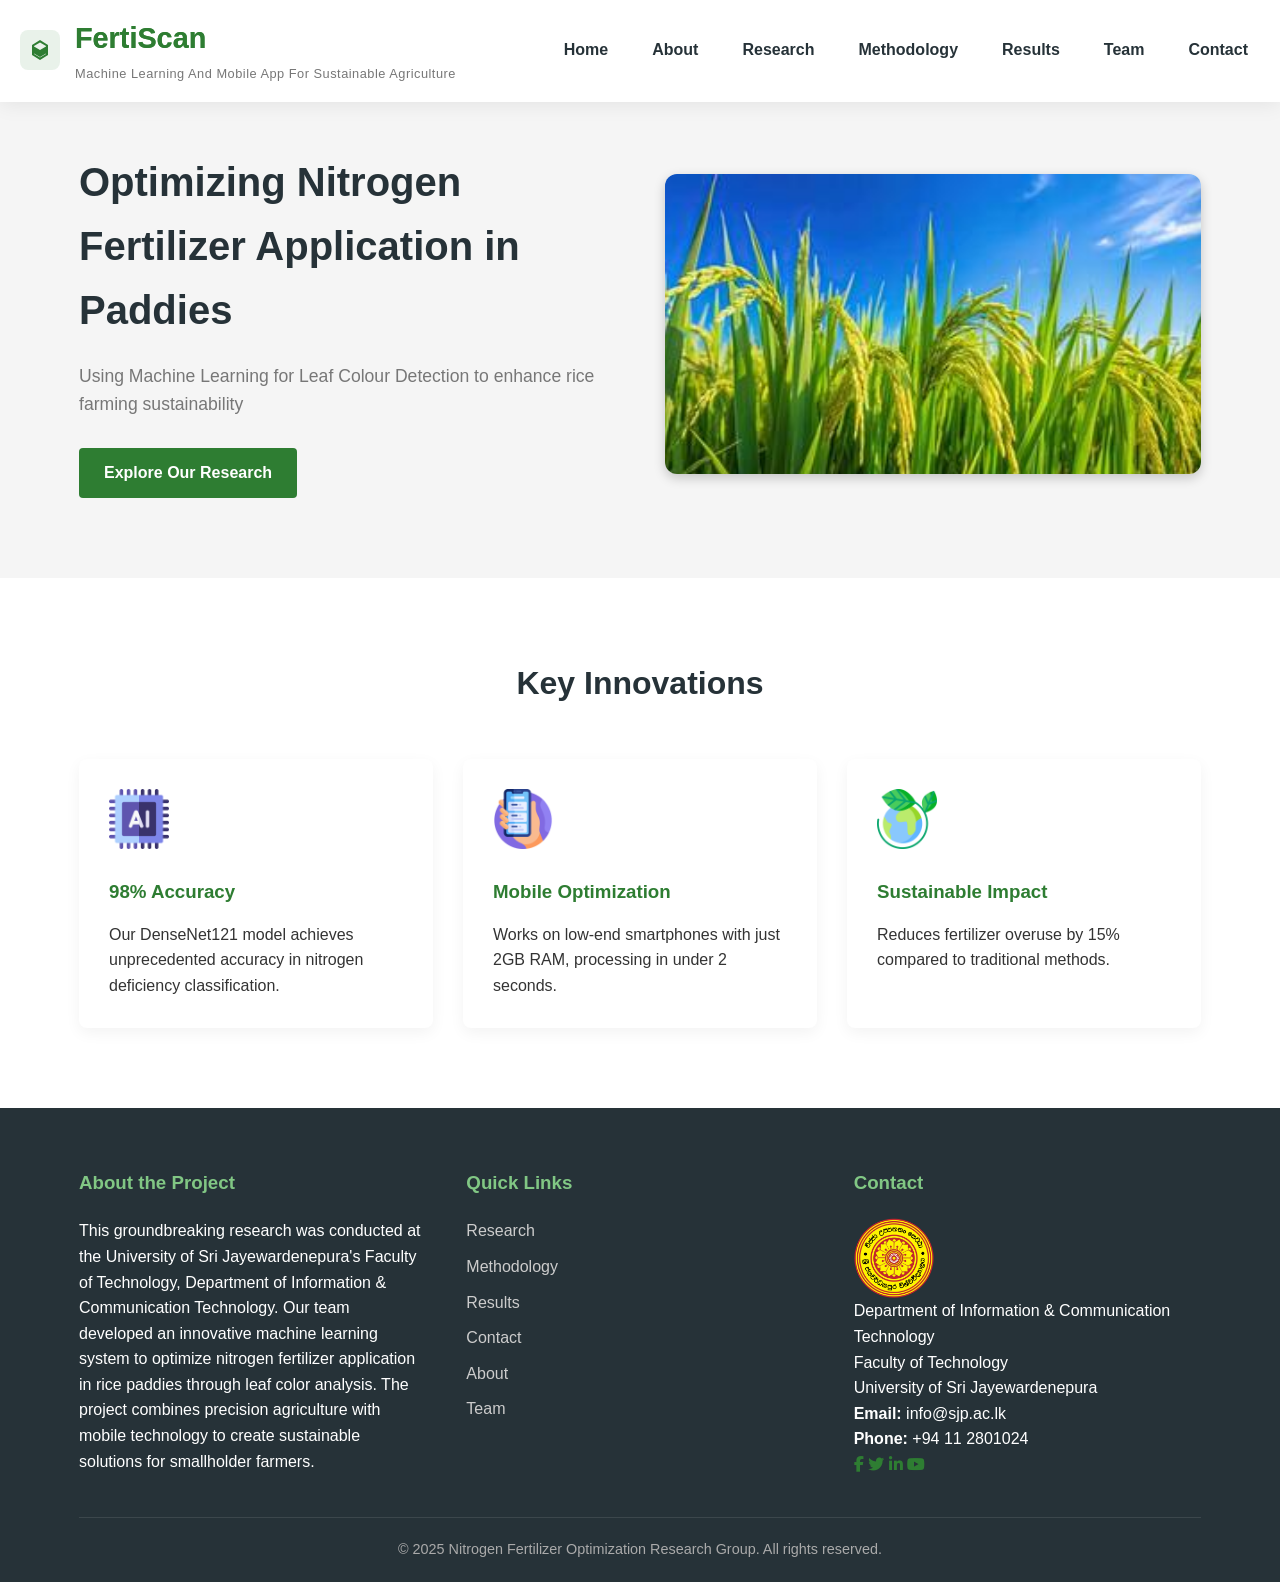
==== commit 9422274c: "2025/6/1 after pull from master" ====
--- a/pages/index.html
+++ b/pages/index.html
@@ -10,26 +10,6 @@
         <link rel="stylesheet" href="https://cdnjs.cloudflare.com/ajax/libs/font-awesome/6.4.0/css/all.min.css">
   </head>
   <body>
-
-<!-- Splash Screen -->
-<div id="splash-screen">
-    <div class="logo">
-        <div class="logo-icon">
-            <svg xmlns="http://www.w3.org/2000/svg" viewBox="0 0 24 24" class="splash-svg">
-                <path d="M12 2L4 7v10l8 5 8-5V7L12 2zm0 2.5L18 8v8l-6 3.5-6-3.5V8l6-3.5z"/>
-                <path d="M12 12l-6-3.5v7l6 3.5 6-3.5v-7L12 12z"/>
-            </svg>
-        </div>
-        <div class="logo-text">
-            <h1 class="brand-name">FertiScan</h1>
-            <p class="slogan">Machine Learning And Mobile App For Sustainable Agriculture</p>
-        </div>
-    </div>
-</div>
-
-
-
-
     <header>
     <div class="nav_bar_container">
         <div class="logo">
@@ -106,7 +86,7 @@
                     <div class="feature-card">
                         <img src="../assets/images/eco-icon.png" alt="Eco Icon">
                         <h3>Sustainable Impact</h3>
-                        <p>Reduces fertilizer overuse by  compared to traditional methods.</p>
+                        <p>Reduces fertilizer overuse by 15% compared to traditional methods.</p>
                     </div>
                 </div>
             </div>
@@ -201,11 +181,6 @@
   setInterval(moveSlide, 3000);
 </script>
 
-<script>
-    setTimeout(() => {
-        document.getElementById("splash-screen").style.display = "none";
-    }, 3500);
-</script>
 
    
 
--- a/assets/css/style.css
+++ b/assets/css/style.css
@@ -774,7 +774,7 @@
 }
 
 .conclusion-text h3 {
-  margin: 1px 0 15px;
+  margin: 25px 0 15px;
   color: var(--primary-color);
 }
 
@@ -971,92 +971,8 @@
     object-fit: cover;
 }
 
-/* Splash Screen Container */
-#splash-screen {
-    position: fixed;
-    top: 0;
-    left: 0;
-    width: 100%;
-    height: 100%;
-  background: #ffffff;
-
-    display: flex;
-    align-items: center;
-    justify-content: center;
-    z-index: 9999;
-    animation: splashSlideUp 1s ease-in-out forwards;
-    animation-delay: 3s;
-}
-
-/* Splash Screen Container */
-#splash-screen {
-    position: fixed;
-    top: 0;
-    left: 0;
-    width: 100%;
-    height: 100%;
-    background: #ffffff; /* White background */
-    display: flex;
-    align-items: center;
-    justify-content: center;
-    z-index: 9999;
-    animation: splashSlideUp 1s ease-in-out forwards;
-    animation-delay: 3s;
-}
-
-/* Splash screen logo container */
-#splash-screen .logo {
-    display: flex;
-    flex-direction: column;
-    align-items: center;
-    text-align: center;
-    animation: splashBounceIn 1.2s ease;
-}
-
-/* Dark green logo icon */
-#splash-screen .splash-svg {
-    width: 80px;
-    height: 80px;
-    fill: #145A32; /* Dark green */
-    margin-bottom: 15px;
-}
-
-/* FertiScan dark green */
-#splash-screen .brand-name {
-    font-size: 2.5em;
-    margin: 0;
-    font-weight: bold;
-    color: #145A32; /* Dark green */
-}
-
-/* Light black description text */
-#splash-screen .slogan {
-    font-size: 1.1em;
-    margin-top: 10px;
-    color: #444444; /* Light black */
-}
-
-/* Animations */
-@keyframes splashSlideUp {
-    to {
-        transform: translateY(-100%);
-        opacity: 0;
-        visibility: hidden;
-    }
-}
-
-@keyframes splashBounceIn {
-    0% {
-        transform: scale(0.5);
-        opacity: 0;
-    }
-    60% {
-        transform: scale(1.2);
-        opacity: 1;
-    }
-    100% {
-        transform: scale(1);
-    }
-}
-
-
+
+
+
+
+
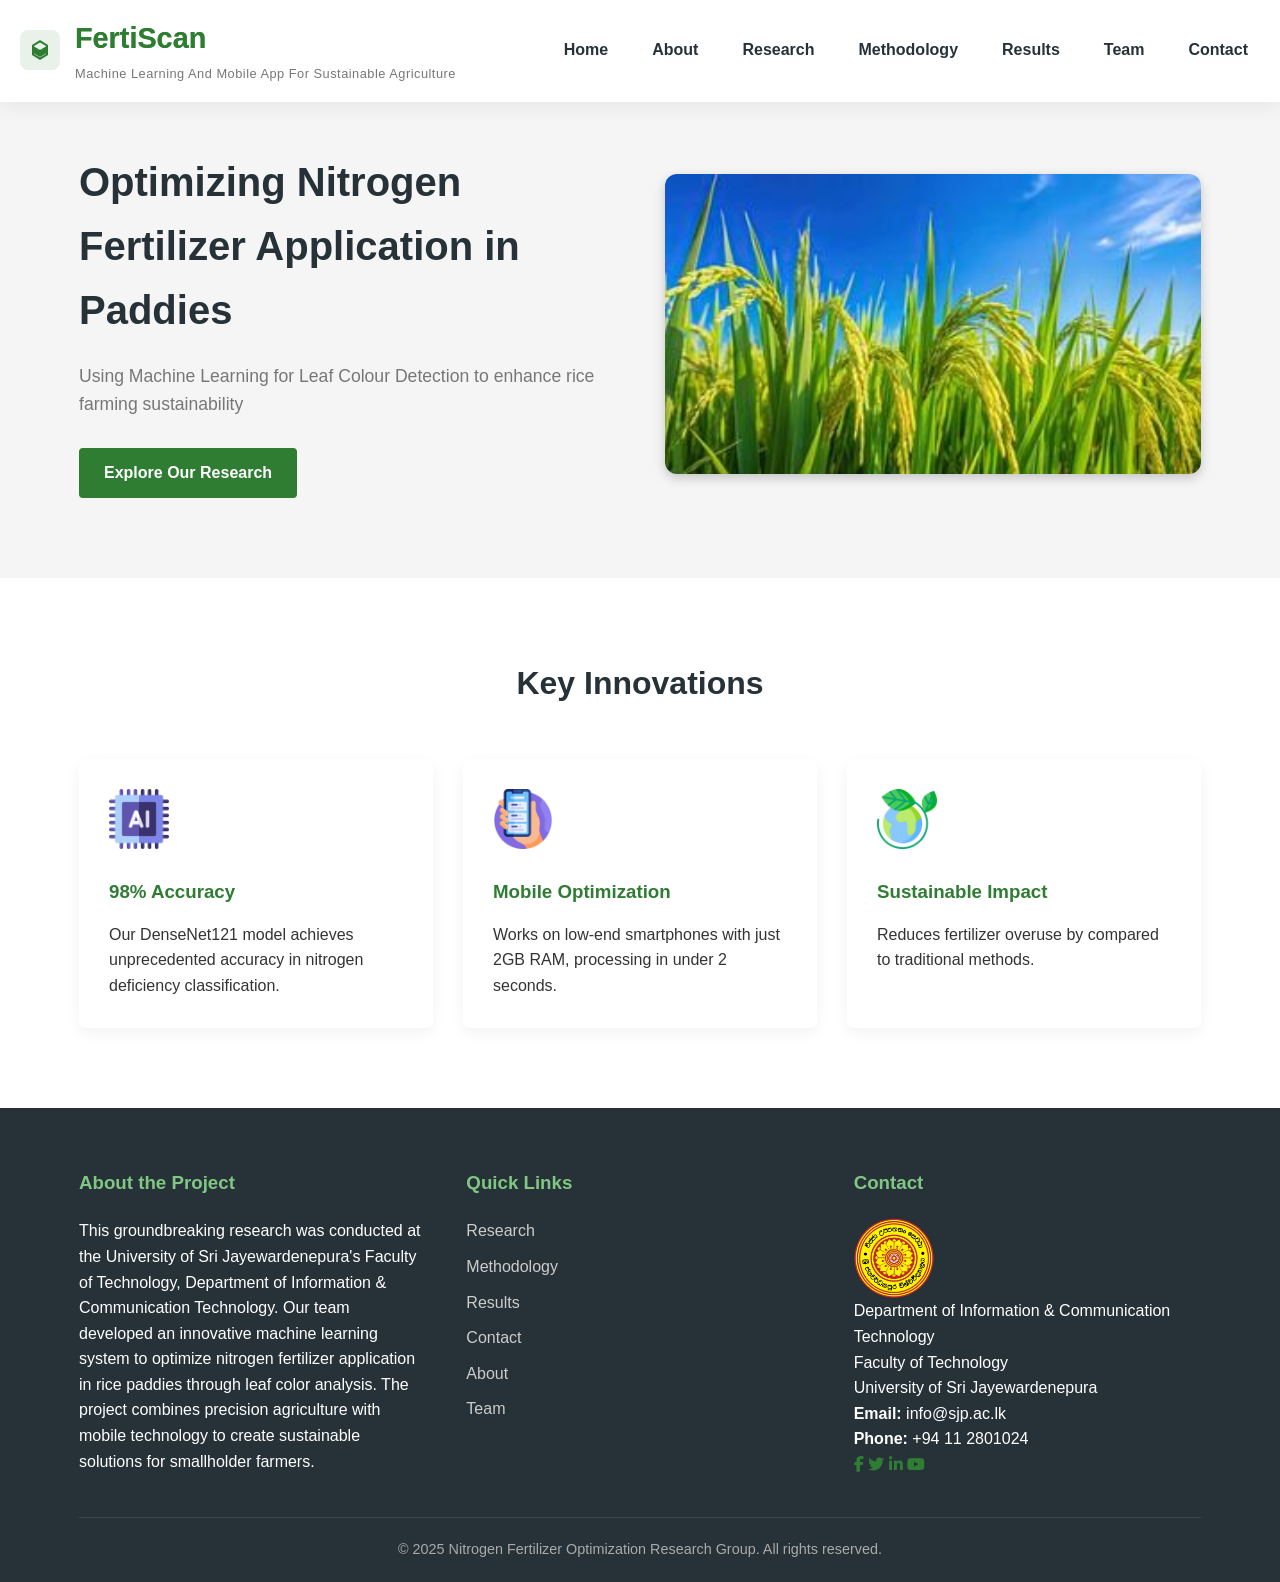
==== commit 8dc9743a: "Merge pull request #5 from asithan42/dev_Isuru Dev isuru" ====
--- a/pages/index.html
+++ b/pages/index.html
@@ -10,6 +10,26 @@
         <link rel="stylesheet" href="https://cdnjs.cloudflare.com/ajax/libs/font-awesome/6.4.0/css/all.min.css">
   </head>
   <body>
+
+<!-- Splash Screen -->
+<div id="splash-screen">
+    <div class="logo">
+        <div class="logo-icon">
+            <svg xmlns="http://www.w3.org/2000/svg" viewBox="0 0 24 24" class="splash-svg">
+                <path d="M12 2L4 7v10l8 5 8-5V7L12 2zm0 2.5L18 8v8l-6 3.5-6-3.5V8l6-3.5z"/>
+                <path d="M12 12l-6-3.5v7l6 3.5 6-3.5v-7L12 12z"/>
+            </svg>
+        </div>
+        <div class="logo-text">
+            <h1 class="brand-name">FertiScan</h1>
+            <p class="slogan">Machine Learning And Mobile App For Sustainable Agriculture</p>
+        </div>
+    </div>
+</div>
+
+
+
+
     <header>
     <div class="nav_bar_container">
         <div class="logo">
@@ -86,7 +106,7 @@
                     <div class="feature-card">
                         <img src="../assets/images/eco-icon.png" alt="Eco Icon">
                         <h3>Sustainable Impact</h3>
-                        <p>Reduces fertilizer overuse by 15% compared to traditional methods.</p>
+                        <p>Reduces fertilizer overuse by  compared to traditional methods.</p>
                     </div>
                 </div>
             </div>
@@ -181,6 +201,11 @@
   setInterval(moveSlide, 3000);
 </script>
 
+<script>
+    setTimeout(() => {
+        document.getElementById("splash-screen").style.display = "none";
+    }, 3500);
+</script>
 
    
 
--- a/assets/css/style.css
+++ b/assets/css/style.css
@@ -774,7 +774,7 @@
 }
 
 .conclusion-text h3 {
-  margin: 25px 0 15px;
+  margin: 1px 0 15px;
   color: var(--primary-color);
 }
 
@@ -971,8 +971,92 @@
     object-fit: cover;
 }
 
-
-
-
-
-
+/* Splash Screen Container */
+#splash-screen {
+    position: fixed;
+    top: 0;
+    left: 0;
+    width: 100%;
+    height: 100%;
+  background: #ffffff;
+
+    display: flex;
+    align-items: center;
+    justify-content: center;
+    z-index: 9999;
+    animation: splashSlideUp 1s ease-in-out forwards;
+    animation-delay: 3s;
+}
+
+/* Splash Screen Container */
+#splash-screen {
+    position: fixed;
+    top: 0;
+    left: 0;
+    width: 100%;
+    height: 100%;
+    background: #ffffff; /* White background */
+    display: flex;
+    align-items: center;
+    justify-content: center;
+    z-index: 9999;
+    animation: splashSlideUp 1s ease-in-out forwards;
+    animation-delay: 3s;
+}
+
+/* Splash screen logo container */
+#splash-screen .logo {
+    display: flex;
+    flex-direction: column;
+    align-items: center;
+    text-align: center;
+    animation: splashBounceIn 1.2s ease;
+}
+
+/* Dark green logo icon */
+#splash-screen .splash-svg {
+    width: 80px;
+    height: 80px;
+    fill: #145A32; /* Dark green */
+    margin-bottom: 15px;
+}
+
+/* FertiScan dark green */
+#splash-screen .brand-name {
+    font-size: 2.5em;
+    margin: 0;
+    font-weight: bold;
+    color: #145A32; /* Dark green */
+}
+
+/* Light black description text */
+#splash-screen .slogan {
+    font-size: 1.1em;
+    margin-top: 10px;
+    color: #444444; /* Light black */
+}
+
+/* Animations */
+@keyframes splashSlideUp {
+    to {
+        transform: translateY(-100%);
+        opacity: 0;
+        visibility: hidden;
+    }
+}
+
+@keyframes splashBounceIn {
+    0% {
+        transform: scale(0.5);
+        opacity: 0;
+    }
+    60% {
+        transform: scale(1.2);
+        opacity: 1;
+    }
+    100% {
+        transform: scale(1);
+    }
+}
+
+
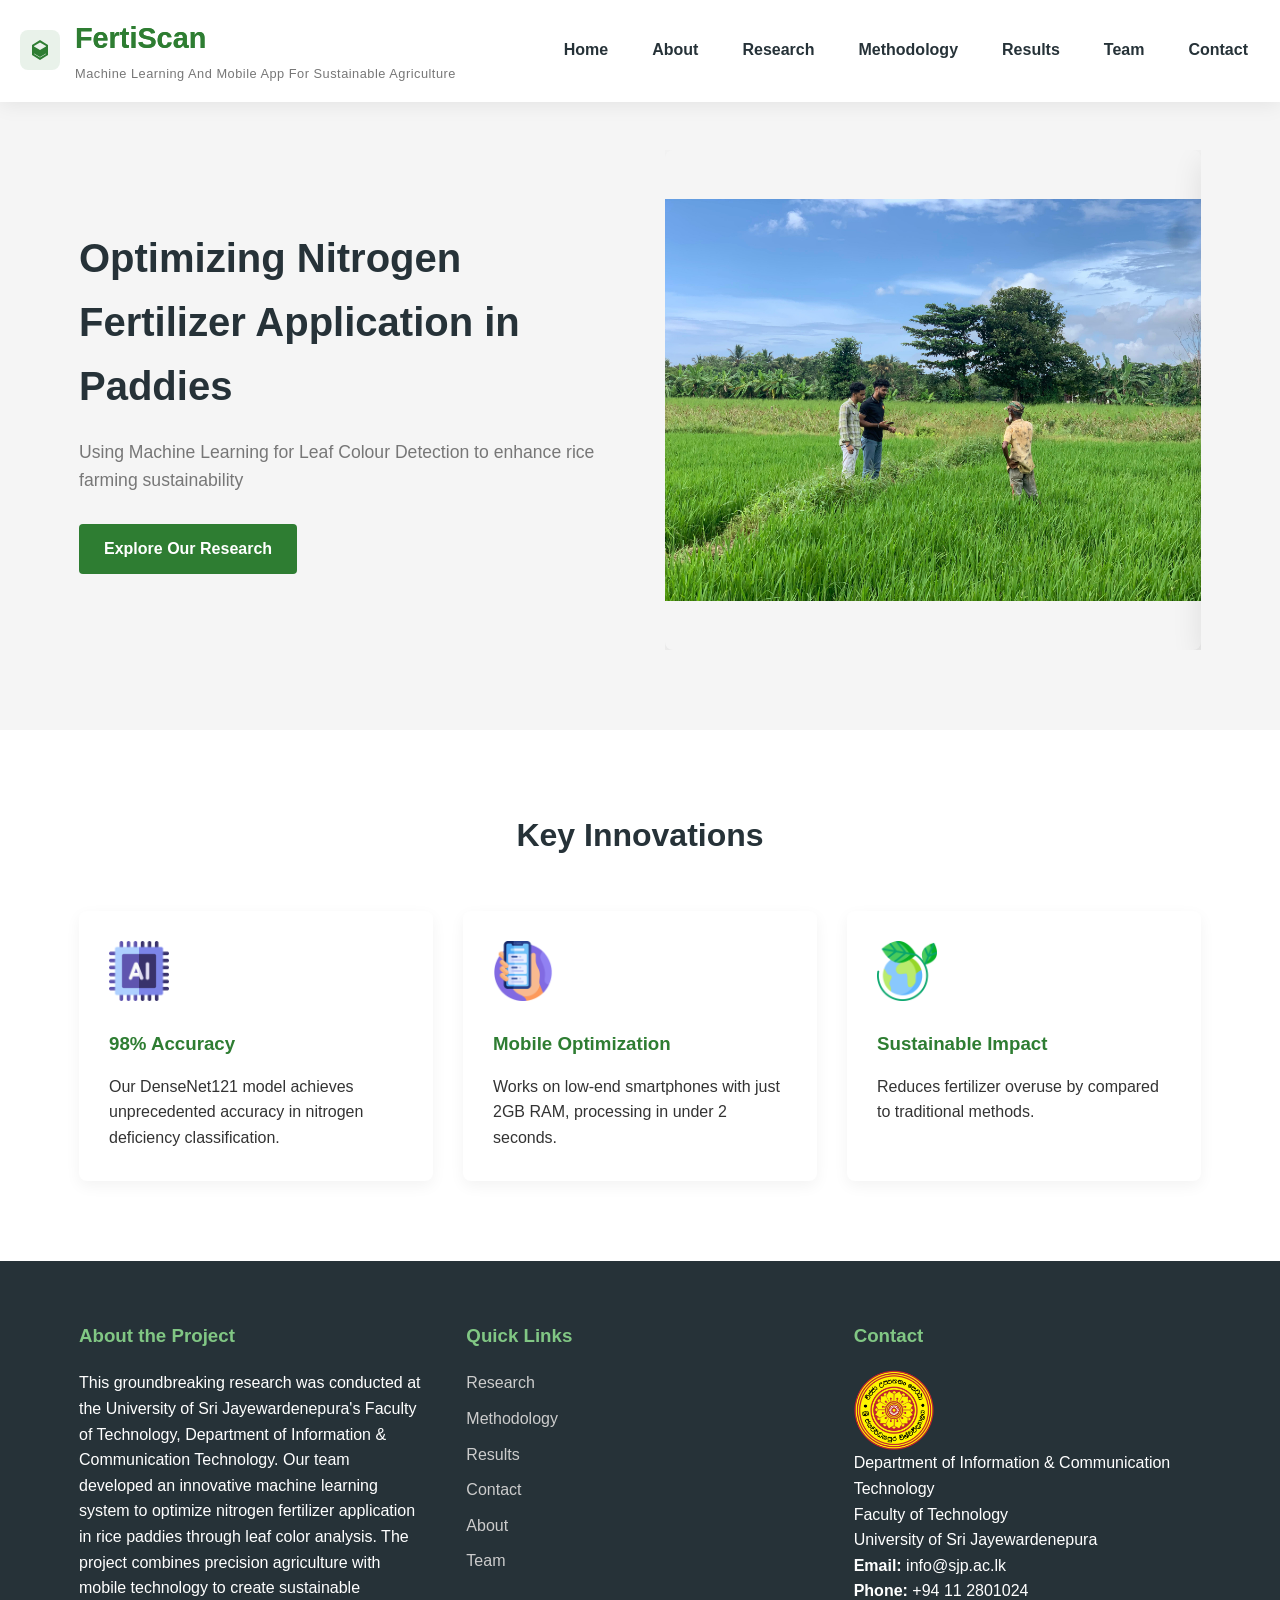
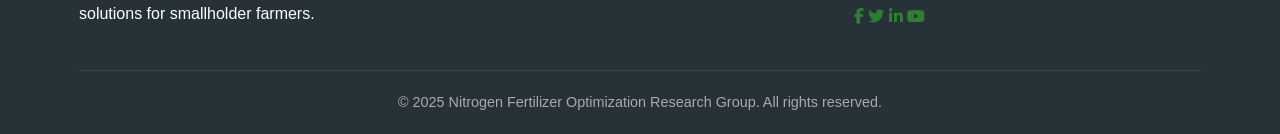
==== commit baa8206a: "added home page images" ====
--- a/pages/index.html
+++ b/pages/index.html
@@ -75,12 +75,15 @@
         </div>
         <div class="hero-image carousel">
             <div class="carousel-track">
-                <img src="../assets/images/3.jpg" class="carousel-img" alt="Slide 1">
-                <img src="../assets/images/2.jpg" class="carousel-img" alt="Slide 2">
-                <img src="../assets/images/12.jpg" class="carousel-img" alt="Slide 3">
-                <img src="../assets/images/3.jpg" class="carousel-img" alt="Slide 1">
-                <img src="../assets/images/2.jpg" class="carousel-img" alt="Slide 2">
-                <img src="../assets/images/12.jpg" class="carousel-img" alt="Slide 3">
+                <img src="../assets/images/datacollection/image1.jpg" class="carousel-img" alt="Slide 1">
+                <img src="../assets/images/datacollection/image2.jpg" class="carousel-img" alt="Slide 2">
+                <img src="../assets/images/datacollection/image3.jpg" class="carousel-img" alt="Slide 3">
+                <img src="../assets/images/datacollection/image4.jpg" class="carousel-img" alt="Slide 1">
+                <img src="../assets/images/datacollection/image5.jpg" class="carousel-img" alt="Slide 2">
+                <img src="../assets/images/datacollection/image6.jpg" class="carousel-img" alt="Slide 3">
+                  <img src="../assets/images/datacollection/image7.jpg" class="carousel-img" alt="Slide 3">
+                    <img src="../assets/images/datacollection/image8.jpg" class="carousel-img" alt="Slide 3">
+                      <img src="../assets/images/datacollection/image9.jpg" class="carousel-img" alt="Slide 3">
             </div>
         </div>
     </div>
--- a/assets/css/style.css
+++ b/assets/css/style.css
@@ -781,6 +781,13 @@
 .conclusion-image {
   flex: 1;
 }
+.field-image img {
+    width: 100%;
+    max-width: 600px; /* Adjust to make image smaller */
+    height: auto;
+    display: block;
+    margin: 0 auto; /* Center the image (optional) */
+}
 
 /* Team Page Styles */
 .members-grid,
@@ -949,27 +956,28 @@
   overflow: hidden;
 }
 
-.carousel {
-    overflow: hidden;
+.hero-image.carousel {
     width: 100%;
-    max-width: 600px;
-    height: 300px;
-    border-radius: 12px;
-    box-shadow: 0 4px 12px rgba(0, 0, 0, 0.2);
+    height: auto;
+    overflow: hidden; /* Optional: remove if you want to allow full image scroll */
     position: relative;
 }
 
 .carousel-track {
     display: flex;
-    transition: transform 0.5s ease-in-out;
     width: 100%;
+    height: auto;
 }
 
 .carousel-img {
     width: 100%;
+    max-height: 500px; /* Adjust this to your preferred height */
+    object-fit: contain;
     flex-shrink: 0;
-    object-fit: cover;
-}
+}
+
+
+
 
 /* Splash Screen Container */
 #splash-screen {
